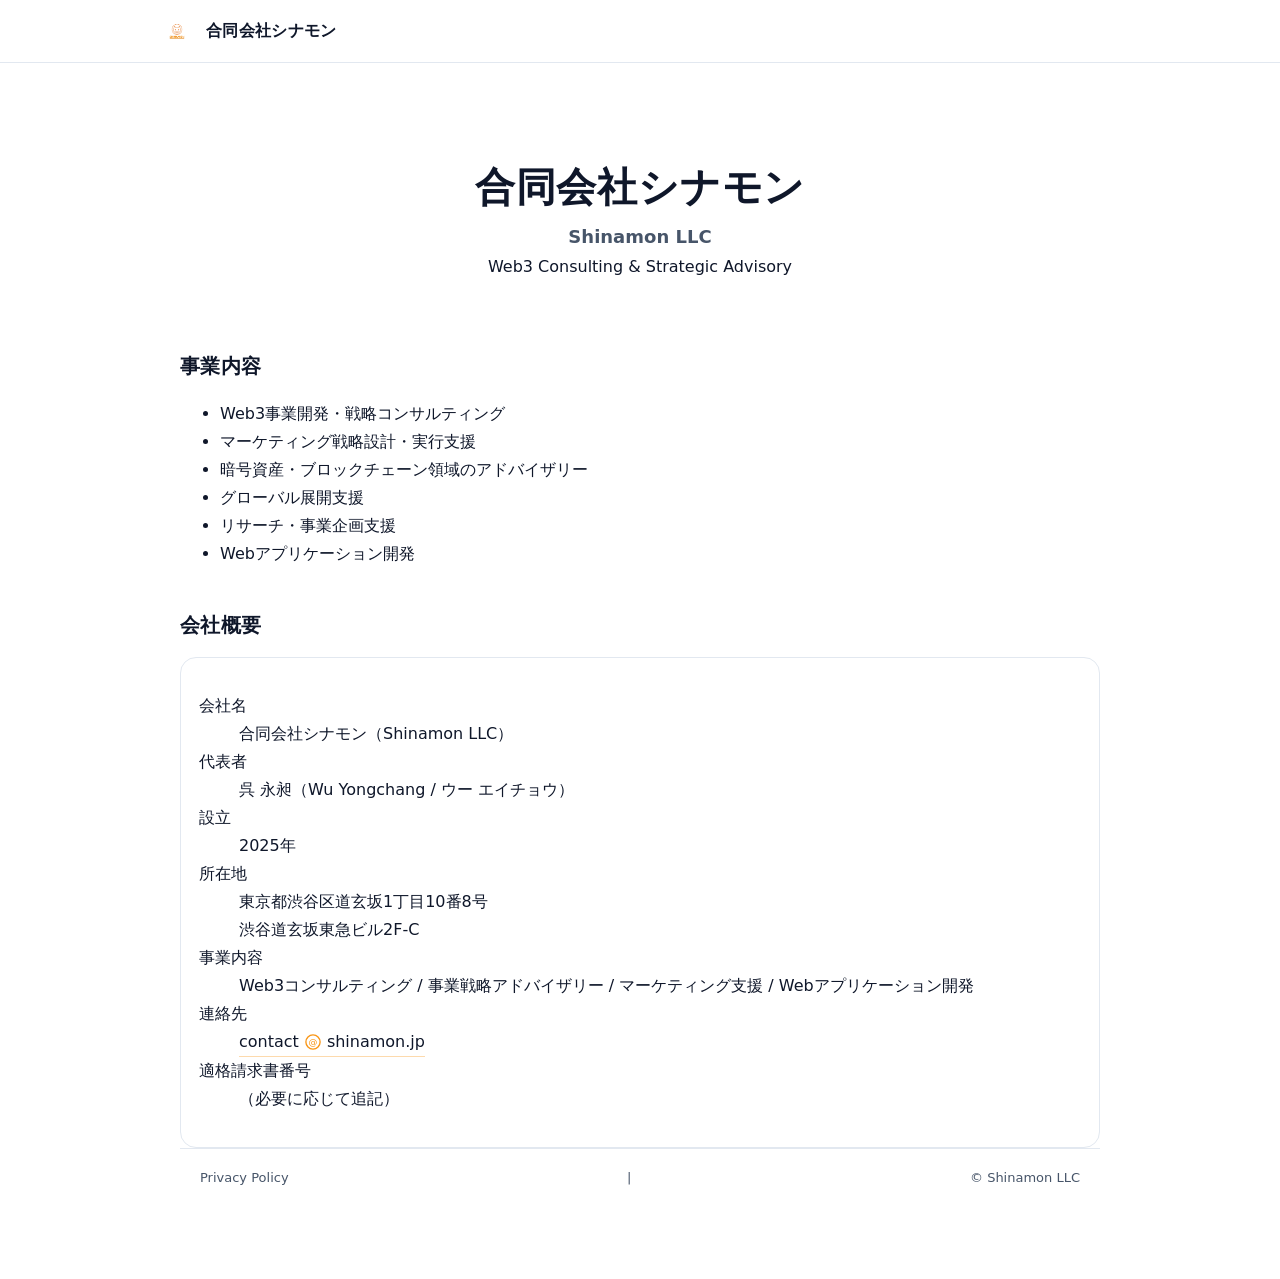
==== index.html @ 4d08c5f5 "Add files via upload" ====
<!doctype html>
<html lang="ja">
<head>
  <meta charset="utf-8" />
  <meta name="viewport" content="width=device-width, initial-scale=1" />
  <title>合同会社シナモン（Shinamon LLC）</title>
  <meta name="description" content="合同会社シナモン（Shinamon LLC）の会社概要。Web3 Consulting & Strategic Advisory。" />
  <link rel="icon" href="assets/logo.png" />
  <link rel="stylesheet" href="styles.css" />
  <meta name="theme-color" content="#F99514" />

  <!-- SEO / Social -->
  <meta name="description" content="Web3 Consulting &amp; Strategic Advisory" />
  <meta property="og:type" content="website" />
  <meta property="og:title" content="合同会社シナモン | Shinamon LLC" />
  <meta property="og:description" content="Web3 Consulting &amp; Strategic Advisory" />
  <meta property="og:image" content="/ogp.png" />
  <meta name="twitter:card" content="summary_large_image" />
  <meta name="twitter:title" content="合同会社シナモン | Shinamon LLC" />
  <meta name="twitter:description" content="Web3 Consulting &amp; Strategic Advisory" />
  <meta name="twitter:image" content="/ogp.png" />

  <!-- Favicons -->
  <link rel="apple-touch-icon" sizes="180x180" href="/apple-touch-icon.png" />
  <link rel="icon" type="image/png" sizes="32x32" href="/favicon-32x32.png" />
  <link rel="icon" type="image/png" sizes="16x16" href="/favicon-16x16.png" />
  <link rel="manifest" href="/site.webmanifest" />
  <link rel="icon" href="/favicon.ico" />
  <meta name="theme-color" content="#F99514" />

</head>
<body>
  <header class="header">
    <div class="container header-inner">
      <a class="brand" href="./">
        <img src="assets/logo.png" alt="Shinamon" width="34" height="34" loading="eager" />
        <span class="name">合同会社シナモン</span>
      </a>
    </div>
  </header>

  <main class="main">
    <div class="container">
      <section class="hero" aria-label="Hero">
        <h1>合同会社シナモン</h1>
        <div class="subjp">Shinamon LLC</div>
        <div class="rule" aria-hidden="true"></div>
        <div class="tagline">Web3 Consulting &amp; Strategic Advisory</div>
      </section>

      <section class="section" aria-label="Services">
        <h2>事業内容</h2>
        <ul class="bullets">
          <li>Web3事業開発・戦略コンサルティング</li>
          <li>マーケティング戦略設計・実行支援</li>
          <li>暗号資産・ブロックチェーン領域のアドバイザリー</li>
          <li>グローバル展開支援</li>
          <li>リサーチ・事業企画支援</li>
          <li>Webアプリケーション開発</li>
        </ul>
      </section>

      <section class="section" aria-label="Company">
        <h2>会社概要</h2>
        <div class="card">
          <dl class="kv">
            <dt>会社名</dt>
            <dd>合同会社シナモン（Shinamon LLC）</dd>

            <dt>代表者</dt>
            <dd>呉 永昶（Wu Yongchang / ウー エイチョウ）</dd>

            <dt>設立</dt>
            <dd>2025年</dd>

            <dt>所在地</dt>
            <dd>
              東京都渋谷区道玄坂1丁目10番8号<br />
              渋谷道玄坂東急ビル2F-C
            </dd>

            <dt>事業内容</dt>
            <dd>Web3コンサルティング / 事業戦略アドバイザリー / マーケティング支援 / Webアプリケーション開発</dd>

            <dt>連絡先</dt>
            <dd><span data-email>contact<!-- anti-scrape -->@<!-- anti-scrape -->shinamon.jp</span></dd>

            <dt>適格請求書番号</dt>
            <dd class="muted">（必要に応じて追記）</dd>
          </dl>
        </div>
      </section>

      <footer class="footer">
        <div class="container footer-inner">
          <a class="footer-link" href="privacy.html">Privacy Policy</a>
          <span class="sep" aria-hidden="true">|</span>
          <span>© Shinamon LLC</span>
        </div>
      </footer>
    </div>
  </main>

  <script src="main.js" defer></script>
</body>
</html>
---- styles.css ----
:root{
  --primary:#F99514;
  --primary-hover:#E8840B;
  --text:#0F172A;
  --muted:#475569;
  --border:#E2E8F0;
  --bg:#FFFFFF;
  --section:#F8FAFC;
  --radius:16px;
  --container:960px;
}
*{box-sizing:border-box}
html,body{height:100%}
body{
  margin:0;
  color:var(--text);
  background:var(--bg);
  font-family:system-ui,-apple-system,"Noto Sans JP","Hiragino Kaku Gothic ProN","Yu Gothic",sans-serif;
  line-height:1.75;
}
a{color:inherit}
a:hover{color:var(--primary-hover)}
.container{max-width:var(--container); margin:0 auto; padding:0 20px}
.header{
  position:sticky; top:0; z-index:10;
  background:rgba(255,255,255,0.92);
  backdrop-filter:saturate(180%) blur(10px);
  border-bottom:1px solid var(--border);
}
.header-inner{display:flex; align-items:center; gap:12px; padding:14px 0}
.brand{display:flex; align-items:center; gap:12px; text-decoration:none}
.brand img{width:34px; height:34px; object-fit:contain}
.brand .name{font-weight:700; letter-spacing:0.02em}
.main{padding:56px 0 72px}
.hero{
  text-align:center;
  padding:44px 0 28px;
}
.hero h1{margin:0; font-size:40px; line-height:1.2; letter-spacing:0.02em}
.hero .subjp{margin-top:10px; font-size:18px; color:var(--muted); font-weight:600}
.hero .tag{margin-top:12px; font-size:18px; color:var(--muted)}
.divider{height:1px; background:var(--border); margin:28px auto 0; max-width:640px}
.section{margin-top:40px}
.section h2{font-size:20px; margin:0 0 14px; letter-spacing:0.02em}
.card{
  border:1px solid var(--border);
  border-radius:var(--radius);
  background:#fff;
  padding:18px 18px;
}
.list{margin:0; padding-left:1.1em}
.list li{margin:8px 0}
.list li::marker{color:var(--primary)}
.company{
  overflow:hidden;
}
.dl{
  display:grid;
  grid-template-columns: 160px 1fr;
  border-top:1px solid var(--border);
}
.dl .row{display:contents}
.dl dt, .dl dd{
  padding:12px 14px;
  border-bottom:1px solid var(--border);
}
.dl dt{
  background:var(--section);
  color:var(--muted);
  font-weight:700;
  font-size:13px;
}
.dl dd{margin:0}
.mail{
  display:inline-flex;
  align-items:center;
  gap:6px;
  text-decoration:none;
  border-bottom:1px solid rgba(249,149,20,0.35);
}
.mail:hover{border-bottom-color:var(--primary)}
.at-icon{
  width:16px; height:16px;
  display:inline-block;
  background:var(--primary);
  -webkit-mask: url('assets/at.svg') center/contain no-repeat;
  mask: url('assets/at.svg') center/contain no-repeat;
}
.footer{
  border-top:1px solid var(--border);
  padding:18px 0;
  color:var(--muted);
  font-size:13px;
}
.footer-inner{display:flex; align-items:center; justify-content:space-between; gap:16px; flex-wrap:wrap}
.footer a{color:var(--muted); text-decoration:none}
.footer a:hover{color:var(--primary)}
.small{font-size:13px; color:var(--muted)}
.page-title{font-size:28px; margin:0 0 14px; line-height:1.3}
@media (max-width: 720px){
  .main{padding:44px 0 60px}
  .hero h1{font-size:32px}
  .dl{grid-template-columns: 1fr}
  .dl dt{border-bottom:none}
  .dl dd{border-top:1px solid var(--border)}
}
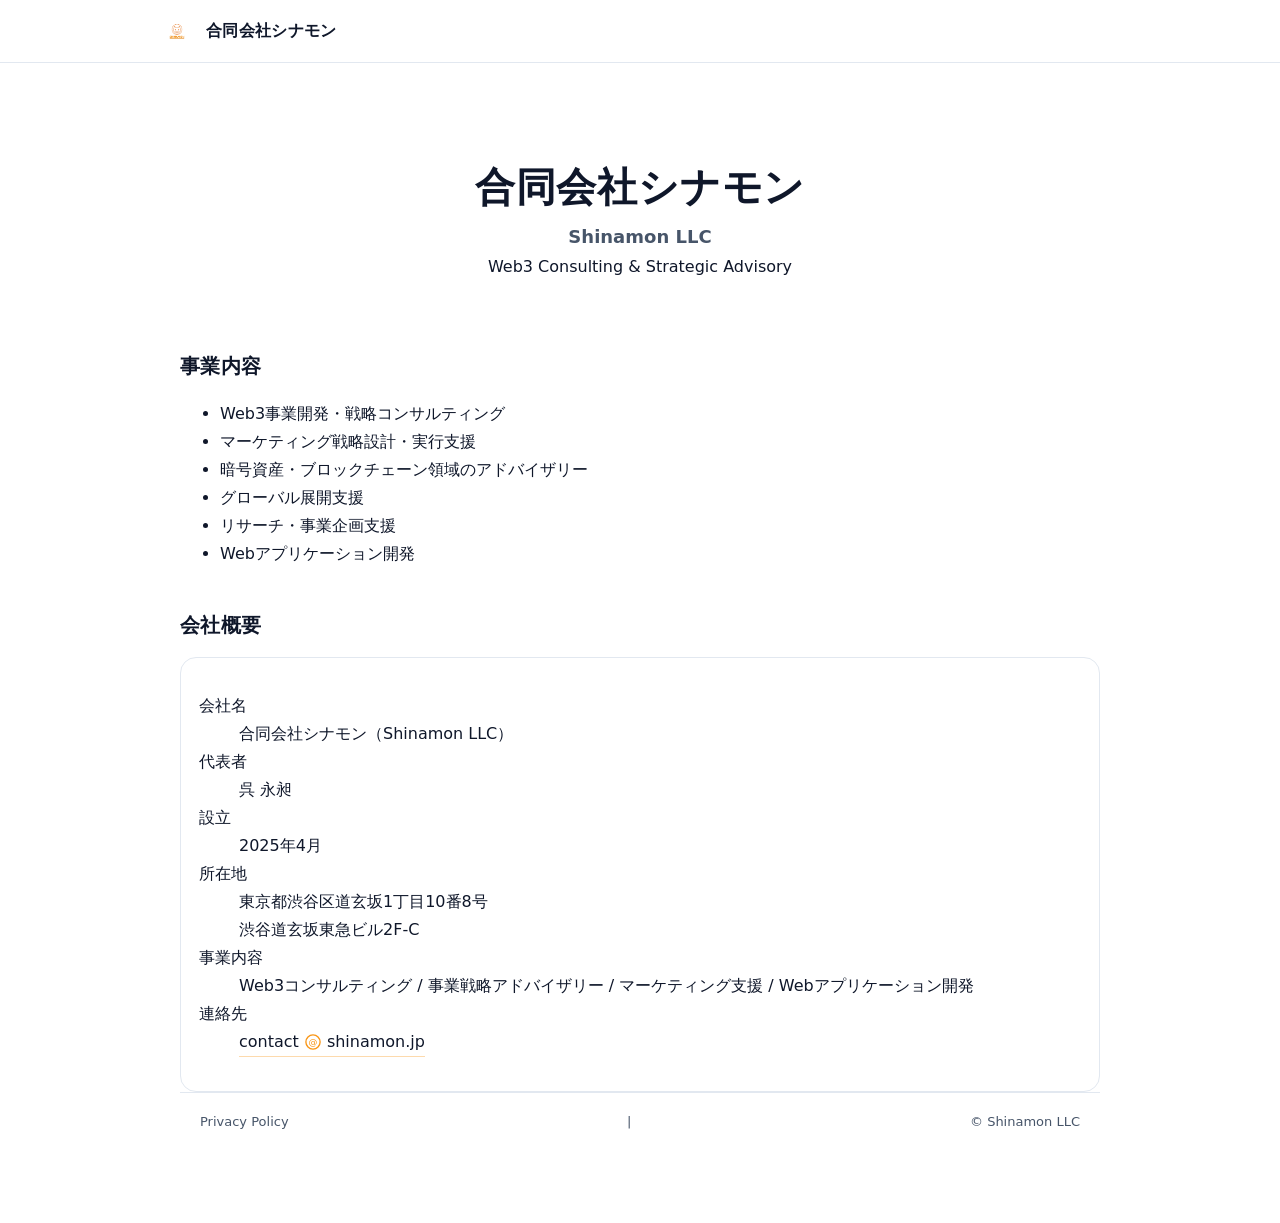
==== commit f6fad7c5: "Update index.html" ====
--- a/index.html
+++ b/index.html
@@ -68,10 +68,10 @@
             <dd>合同会社シナモン（Shinamon LLC）</dd>
 
             <dt>代表者</dt>
-            <dd>呉 永昶（Wu Yongchang / ウー エイチョウ）</dd>
+            <dd>呉 永昶</dd>
 
             <dt>設立</dt>
-            <dd>2025年</dd>
+            <dd>2025年4月</dd>
 
             <dt>所在地</dt>
             <dd>
@@ -85,8 +85,6 @@
             <dt>連絡先</dt>
             <dd><span data-email>contact<!-- anti-scrape -->@<!-- anti-scrape -->shinamon.jp</span></dd>
 
-            <dt>適格請求書番号</dt>
-            <dd class="muted">（必要に応じて追記）</dd>
           </dl>
         </div>
       </section>
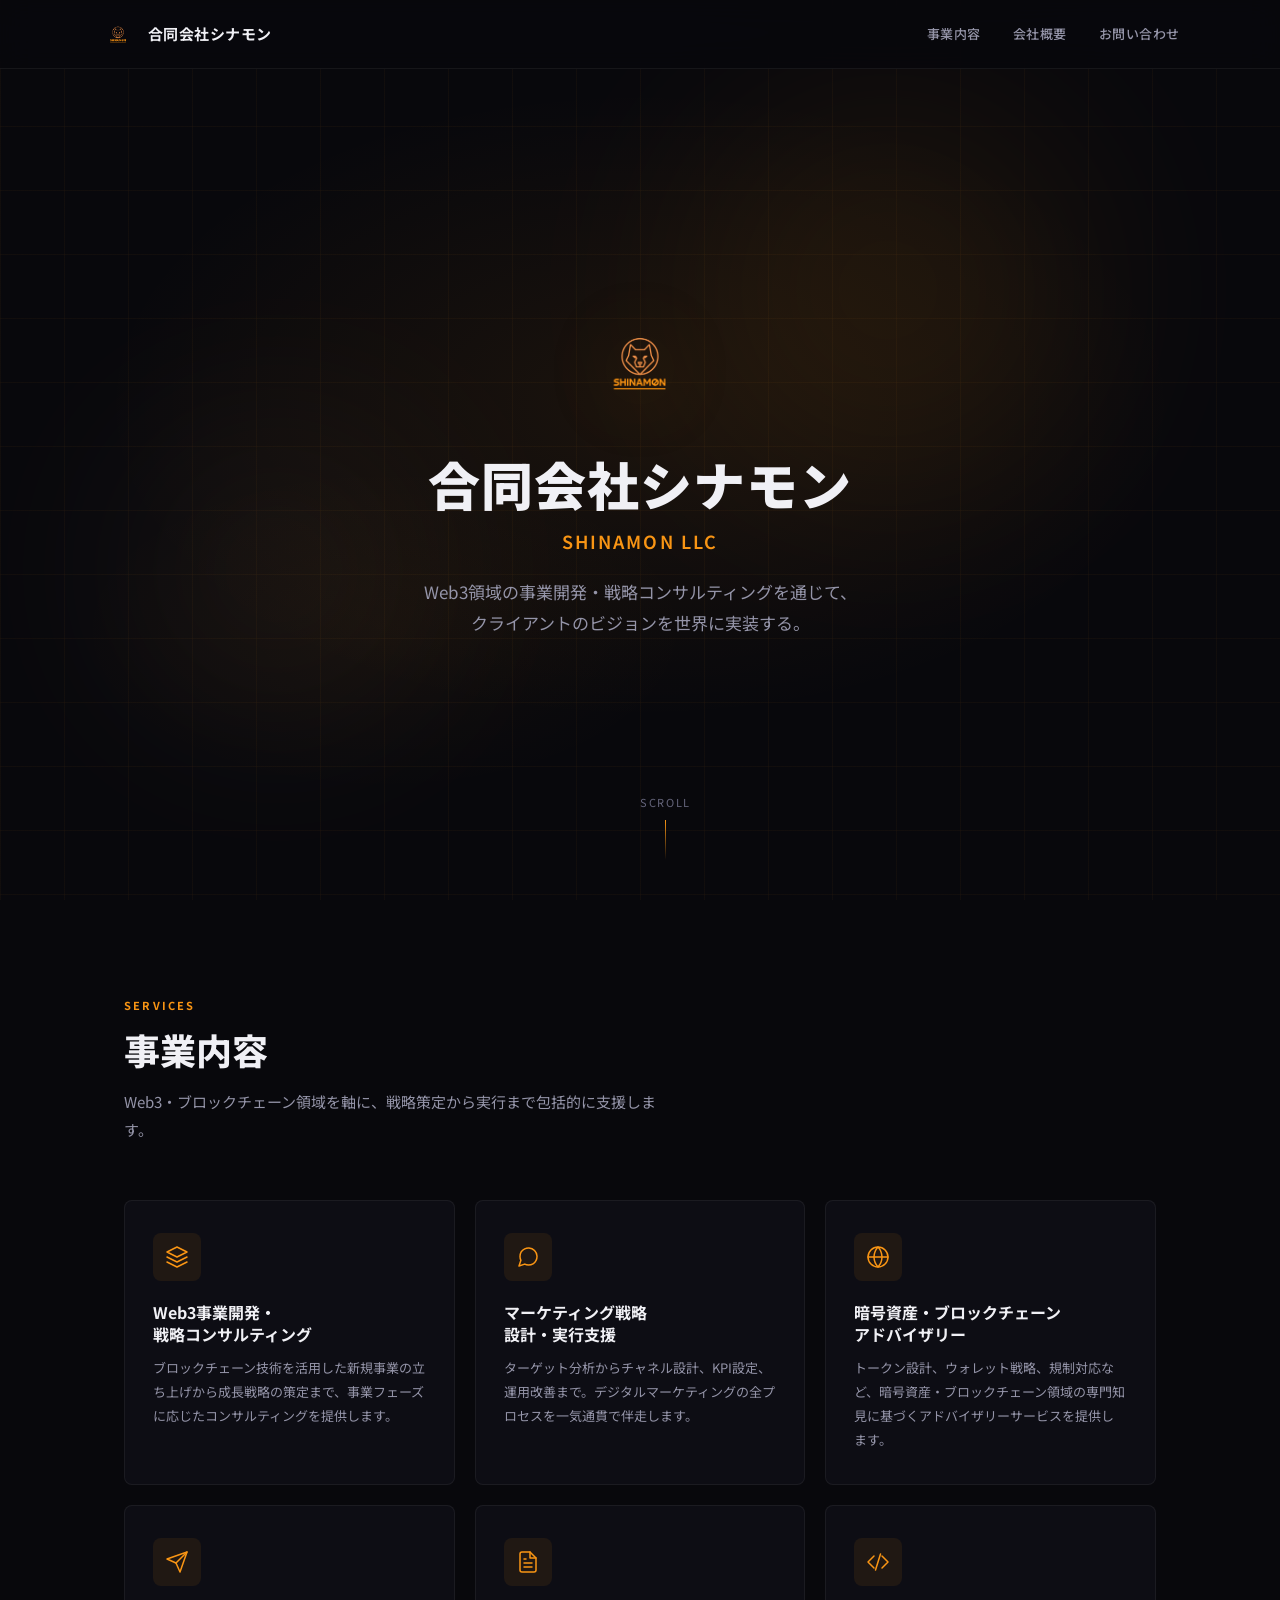
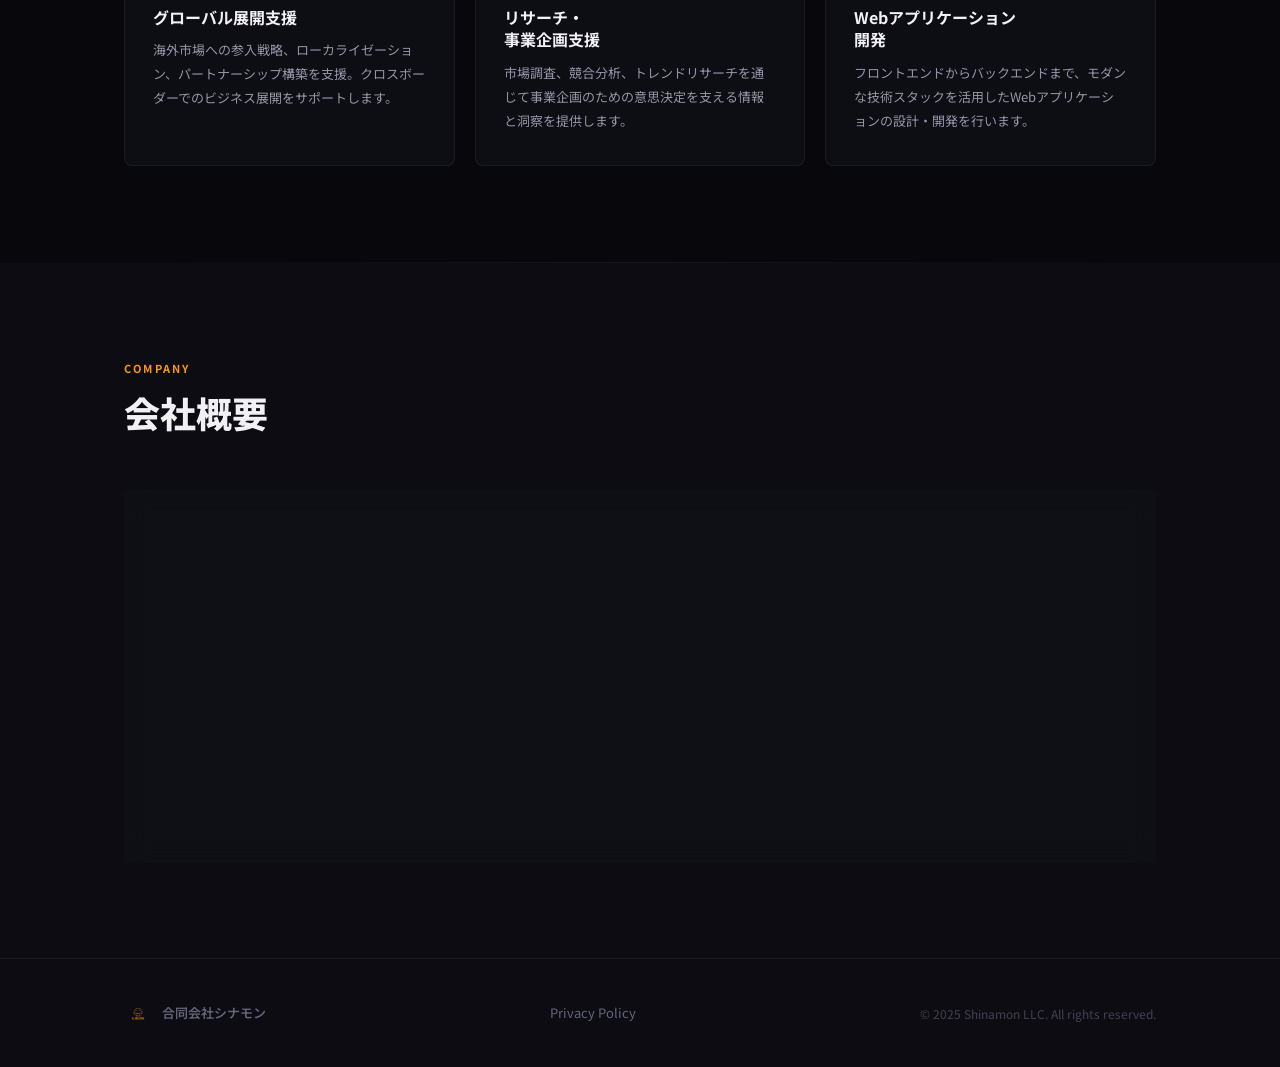
==== commit 1cdedd82: "feat: redesign shinamon.jp with dark theme and rich visuals - Full dark theme with cinnamon orange (" ====
--- a/index.html
+++ b/index.html
@@ -4,13 +4,10 @@
   <meta charset="utf-8" />
   <meta name="viewport" content="width=device-width, initial-scale=1" />
   <title>合同会社シナモン（Shinamon LLC）</title>
-  <meta name="description" content="合同会社シナモン（Shinamon LLC）の会社概要。Web3 Consulting & Strategic Advisory。" />
-  <link rel="icon" href="assets/logo.png" />
-  <link rel="stylesheet" href="styles.css" />
+  <meta name="description" content="合同会社シナモン（Shinamon LLC）— Web3コンサルティング & 戦略アドバイザリー。暗号資産・ブロックチェーン領域の事業開発からマーケティング、グローバル展開まで一気通貫で支援します。" />
   <meta name="theme-color" content="#F99514" />
 
   <!-- SEO / Social -->
-  <meta name="description" content="Web3 Consulting &amp; Strategic Advisory" />
   <meta property="og:type" content="website" />
   <meta property="og:title" content="合同会社シナモン | Shinamon LLC" />
   <meta property="og:description" content="Web3 Consulting &amp; Strategic Advisory" />
@@ -26,78 +23,191 @@
   <link rel="icon" type="image/png" sizes="16x16" href="/favicon-16x16.png" />
   <link rel="manifest" href="/site.webmanifest" />
   <link rel="icon" href="/favicon.ico" />
-  <meta name="theme-color" content="#F99514" />
-
+
+  <!-- Google Fonts: Noto Sans JP -->
+  <link rel="preconnect" href="https://fonts.googleapis.com" />
+  <link rel="preconnect" href="https://fonts.gstatic.com" crossorigin />
+  <link href="https://fonts.googleapis.com/css2?family=Noto+Sans+JP:wght@400;500;600;700;800;900&display=swap" rel="stylesheet" />
+
+  <link rel="stylesheet" href="styles.css" />
 </head>
 <body>
-  <header class="header">
+
+  <!-- ===== HEADER ===== -->
+  <header class="header" id="header">
     <div class="container header-inner">
       <a class="brand" href="./">
-        <img src="assets/logo.png" alt="Shinamon" width="34" height="34" loading="eager" />
+        <img src="assets/logo.png" alt="Shinamon" width="36" height="36" loading="eager" />
         <span class="name">合同会社シナモン</span>
       </a>
+      <nav class="header-nav" aria-label="Main">
+        <a href="#services">事業内容</a>
+        <a href="#company">会社概要</a>
+        <a href="#contact">お問い合わせ</a>
+      </nav>
     </div>
   </header>
 
-  <main class="main">
-    <div class="container">
-      <section class="hero" aria-label="Hero">
+
+  <main>
+
+    <!-- ===== HERO ===== -->
+    <section class="hero" id="hero" aria-label="Hero">
+      <div class="hero-bg" aria-hidden="true">
+        <div class="hero-glow hero-glow--1"></div>
+        <div class="hero-glow hero-glow--2"></div>
+      </div>
+
+      <div class="hero-content">
+        <img class="hero-logo" src="assets/logo.png" alt="Shinamon" width="120" height="120" />
         <h1>合同会社シナモン</h1>
-        <div class="subjp">Shinamon LLC</div>
-        <div class="rule" aria-hidden="true"></div>
-        <div class="tagline">Web3 Consulting &amp; Strategic Advisory</div>
-      </section>
-
-      <section class="section" aria-label="Services">
-        <h2>事業内容</h2>
-        <ul class="bullets">
-          <li>Web3事業開発・戦略コンサルティング</li>
-          <li>マーケティング戦略設計・実行支援</li>
-          <li>暗号資産・ブロックチェーン領域のアドバイザリー</li>
-          <li>グローバル展開支援</li>
-          <li>リサーチ・事業企画支援</li>
-          <li>Webアプリケーション開発</li>
-        </ul>
-      </section>
-
-      <section class="section" aria-label="Company">
-        <h2>会社概要</h2>
-        <div class="card">
+        <div class="hero-subtitle">Shinamon LLC</div>
+        <p class="hero-tagline">
+          Web3領域の事業開発・戦略コンサルティングを通じて、<br />
+          クライアントのビジョンを世界に実装する。
+        </p>
+      </div>
+
+      <div class="hero-scroll" aria-hidden="true">
+        <span>Scroll</span>
+        <div class="hero-scroll-line"></div>
+      </div>
+    </section>
+
+
+    <!-- ===== SERVICES ===== -->
+    <section class="section" id="services" aria-label="Services">
+      <div class="container">
+        <div class="section-header fade-up">
+          <div class="section-label">Services</div>
+          <h2 class="section-title">事業内容</h2>
+          <p class="section-desc">
+            Web3・ブロックチェーン領域を軸に、戦略策定から実行まで包括的に支援します。
+          </p>
+        </div>
+
+        <div class="services-grid stagger">
+
+          <!-- Card 1 -->
+          <div class="service-card fade-up">
+            <div class="service-icon">
+              <svg viewBox="0 0 24 24"><path d="M12 2L2 7l10 5 10-5-10-5z"/><path d="M2 17l10 5 10-5"/><path d="M2 12l10 5 10-5"/></svg>
+            </div>
+            <h3>Web3事業開発・<br>戦略コンサルティング</h3>
+            <p>ブロックチェーン技術を活用した新規事業の立ち上げから成長戦略の策定まで、事業フェーズに応じたコンサルティングを提供します。</p>
+          </div>
+
+          <!-- Card 2 -->
+          <div class="service-card fade-up">
+            <div class="service-icon">
+              <svg viewBox="0 0 24 24"><path d="M21 11.5a8.38 8.38 0 01-.9 3.8 8.5 8.5 0 01-7.6 4.7 8.38 8.38 0 01-3.8-.9L3 21l1.9-5.7a8.38 8.38 0 01-.9-3.8 8.5 8.5 0 014.7-7.6 8.38 8.38 0 013.8-.9h.5a8.48 8.48 0 018 8v.5z"/></svg>
+            </div>
+            <h3>マーケティング戦略<br>設計・実行支援</h3>
+            <p>ターゲット分析からチャネル設計、KPI設定、運用改善まで。デジタルマーケティングの全プロセスを一気通貫で伴走します。</p>
+          </div>
+
+          <!-- Card 3 -->
+          <div class="service-card fade-up">
+            <div class="service-icon">
+              <svg viewBox="0 0 24 24"><circle cx="12" cy="12" r="10"/><path d="M2 12h20"/><path d="M12 2a15.3 15.3 0 014 10 15.3 15.3 0 01-4 10 15.3 15.3 0 01-4-10 15.3 15.3 0 014-10z"/></svg>
+            </div>
+            <h3>暗号資産・ブロックチェーン<br>アドバイザリー</h3>
+            <p>トークン設計、ウォレット戦略、規制対応など、暗号資産・ブロックチェーン領域の専門知見に基づくアドバイザリーサービスを提供します。</p>
+          </div>
+
+          <!-- Card 4 -->
+          <div class="service-card fade-up">
+            <div class="service-icon">
+              <svg viewBox="0 0 24 24"><path d="M22 2L11 13"/><path d="M22 2L15 22l-4-9-9-4 20-7z"/></svg>
+            </div>
+            <h3>グローバル展開支援</h3>
+            <p>海外市場への参入戦略、ローカライゼーション、パートナーシップ構築を支援。クロスボーダーでのビジネス展開をサポートします。</p>
+          </div>
+
+          <!-- Card 5 -->
+          <div class="service-card fade-up">
+            <div class="service-icon">
+              <svg viewBox="0 0 24 24"><path d="M14 2H6a2 2 0 00-2 2v16a2 2 0 002 2h12a2 2 0 002-2V8z"/><path d="M14 2v6h6"/><path d="M16 13H8"/><path d="M16 17H8"/><path d="M10 9H8"/></svg>
+            </div>
+            <h3>リサーチ・<br>事業企画支援</h3>
+            <p>市場調査、競合分析、トレンドリサーチを通じて事業企画のための意思決定を支える情報と洞察を提供します。</p>
+          </div>
+
+          <!-- Card 6 -->
+          <div class="service-card fade-up">
+            <div class="service-icon">
+              <svg viewBox="0 0 24 24"><path d="M16 18l6-6-6-6"/><path d="M8 6l-6 6 6 6"/><path d="M14.5 4l-5 16"/></svg>
+            </div>
+            <h3>Webアプリケーション<br>開発</h3>
+            <p>フロントエンドからバックエンドまで、モダンな技術スタックを活用したWebアプリケーションの設計・開発を行います。</p>
+          </div>
+
+        </div>
+      </div>
+    </section>
+
+
+    <div class="container"><div class="section-divider"></div></div>
+
+
+    <!-- ===== COMPANY ===== -->
+    <section class="section company-section" id="company" aria-label="Company">
+      <div class="container">
+        <div class="section-header fade-up">
+          <div class="section-label">Company</div>
+          <h2 class="section-title">会社概要</h2>
+        </div>
+
+        <div class="company-card fade-up">
           <dl class="kv">
-            <dt>会社名</dt>
-            <dd>合同会社シナモン（Shinamon LLC）</dd>
-
-            <dt>代表者</dt>
-            <dd>呉 永昶</dd>
-
-            <dt>設立</dt>
-            <dd>2025年4月</dd>
-
-            <dt>所在地</dt>
-            <dd>
-              東京都渋谷区道玄坂1丁目10番8号<br />
-              渋谷道玄坂東急ビル2F-C
-            </dd>
-
-            <dt>事業内容</dt>
-            <dd>Web3コンサルティング / 事業戦略アドバイザリー / マーケティング支援 / Webアプリケーション開発</dd>
-
-            <dt>連絡先</dt>
-            <dd><span data-email>contact<!-- anti-scrape -->@<!-- anti-scrape -->shinamon.jp</span></dd>
-
+            <div class="kv-row">
+              <dt>会社名</dt>
+              <dd>合同会社シナモン（Shinamon LLC）</dd>
+            </div>
+            <div class="kv-row">
+              <dt>代表者</dt>
+              <dd>呉 永昶</dd>
+            </div>
+            <div class="kv-row">
+              <dt>設立</dt>
+              <dd>2025年4月</dd>
+            </div>
+            <div class="kv-row">
+              <dt>所在地</dt>
+              <dd>
+                東京都渋谷区道玄坂1丁目10番8号<br />
+                渋谷道玄坂東急ビル2F-C
+              </dd>
+            </div>
+            <div class="kv-row">
+              <dt>事業内容</dt>
+              <dd>Web3コンサルティング / 事業戦略アドバイザリー / マーケティング支援 / Webアプリケーション開発</dd>
+            </div>
+            <div class="kv-row" id="contact">
+              <dt>連絡先</dt>
+              <dd><span data-email>contact<!-- anti-scrape -->@<!-- anti-scrape -->shinamon.jp</span></dd>
+            </div>
           </dl>
         </div>
-      </section>
-
-      <footer class="footer">
-        <div class="container footer-inner">
-          <a class="footer-link" href="privacy.html">Privacy Policy</a>
-          <span class="sep" aria-hidden="true">|</span>
-          <span>© Shinamon LLC</span>
-        </div>
-      </footer>
+      </div>
+    </section>
+
+  </main>
+
+
+  <!-- ===== FOOTER ===== -->
+  <footer class="footer">
+    <div class="container footer-inner">
+      <div class="footer-brand">
+        <img src="assets/logo.png" alt="Shinamon" width="28" height="28" />
+        <span>合同会社シナモン</span>
+      </div>
+      <div class="footer-links">
+        <a href="privacy.html">Privacy Policy</a>
+      </div>
+      <div class="footer-copy">© 2025 Shinamon LLC. All rights reserved.</div>
     </div>
-  </main>
+  </footer>
 
   <script src="main.js" defer></script>
 </body>
--- a/styles.css
+++ b/styles.css
@@ -1,106 +1,719 @@
-:root{
-  --primary:#F99514;
-  --primary-hover:#E8840B;
-  --text:#0F172A;
-  --muted:#475569;
-  --border:#E2E8F0;
-  --bg:#FFFFFF;
-  --section:#F8FAFC;
-  --radius:16px;
-  --container:960px;
-}
-*{box-sizing:border-box}
-html,body{height:100%}
-body{
-  margin:0;
-  color:var(--text);
-  background:var(--bg);
-  font-family:system-ui,-apple-system,"Noto Sans JP","Hiragino Kaku Gothic ProN","Yu Gothic",sans-serif;
-  line-height:1.75;
-}
-a{color:inherit}
-a:hover{color:var(--primary-hover)}
-.container{max-width:var(--container); margin:0 auto; padding:0 20px}
-.header{
-  position:sticky; top:0; z-index:10;
-  background:rgba(255,255,255,0.92);
-  backdrop-filter:saturate(180%) blur(10px);
-  border-bottom:1px solid var(--border);
-}
-.header-inner{display:flex; align-items:center; gap:12px; padding:14px 0}
-.brand{display:flex; align-items:center; gap:12px; text-decoration:none}
-.brand img{width:34px; height:34px; object-fit:contain}
-.brand .name{font-weight:700; letter-spacing:0.02em}
-.main{padding:56px 0 72px}
-.hero{
-  text-align:center;
-  padding:44px 0 28px;
-}
-.hero h1{margin:0; font-size:40px; line-height:1.2; letter-spacing:0.02em}
-.hero .subjp{margin-top:10px; font-size:18px; color:var(--muted); font-weight:600}
-.hero .tag{margin-top:12px; font-size:18px; color:var(--muted)}
-.divider{height:1px; background:var(--border); margin:28px auto 0; max-width:640px}
-.section{margin-top:40px}
-.section h2{font-size:20px; margin:0 0 14px; letter-spacing:0.02em}
-.card{
-  border:1px solid var(--border);
-  border-radius:var(--radius);
-  background:#fff;
-  padding:18px 18px;
-}
-.list{margin:0; padding-left:1.1em}
-.list li{margin:8px 0}
-.list li::marker{color:var(--primary)}
-.company{
-  overflow:hidden;
-}
-.dl{
-  display:grid;
+/* ==========================================================
+   Shinamon LLC — Redesign v2
+   Dark theme + Cinnamon orange accent
+   ========================================================== */
+
+/* ---------- Google Fonts (loaded in HTML) ---------- */
+
+/* ---------- Design Tokens ---------- */
+:root {
+  /* Cinnamon palette */
+  --cinnamon-50:  #FFF7ED;
+  --cinnamon-100: #FFEDD5;
+  --cinnamon-200: #FED7AA;
+  --cinnamon-300: #FDBA74;
+  --cinnamon-400: #F99514;
+  --cinnamon-500: #E8840B;
+  --cinnamon-600: #C2680A;
+
+  /* Dark surface palette */
+  --surface-0:   #08080C;
+  --surface-50:  #0C0C12;
+  --surface-100: #12121A;
+  --surface-200: #1A1A24;
+  --surface-300: #24242F;
+  --surface-400: #2E2E3A;
+
+  /* Text */
+  --text-primary:   #F0F0F5;
+  --text-secondary: #9494A8;
+  --text-muted:     #64647A;
+
+  /* Functional */
+  --primary:   var(--cinnamon-400);
+  --primary-hover: var(--cinnamon-500);
+  --bg:        var(--surface-0);
+  --card-bg:   rgba(18, 18, 26, 0.65);
+  --card-border: rgba(255, 255, 255, 0.06);
+  --glow:      rgba(249, 149, 20, 0.12);
+
+  /* Layout */
+  --container: 1080px;
+  --radius:    8px;
+  --spacing:   8px;
+
+  /* Typography */
+  --font-body: "Noto Sans JP", "Hiragino Kaku Gothic ProN", "Yu Gothic", sans-serif;
+  --font-display: "Noto Sans JP", sans-serif;
+}
+
+/* ---------- Reset ---------- */
+*, *::before, *::after { box-sizing: border-box; margin: 0; padding: 0; }
+html { scroll-behavior: smooth; }
+html, body { height: 100%; }
+
+body {
+  color: var(--text-primary);
+  background: var(--bg);
+  font-family: var(--font-body);
+  font-size: 15px;
+  line-height: 1.75;
+  -webkit-font-smoothing: antialiased;
+  -moz-osx-font-smoothing: grayscale;
+}
+
+a { color: inherit; text-decoration: none; transition: color 0.2s; }
+a:hover { color: var(--primary); }
+
+img { display: block; max-width: 100%; }
+ul, ol { list-style: none; }
+
+/* ---------- Utility ---------- */
+.container {
+  max-width: var(--container);
+  margin: 0 auto;
+  padding: 0 24px;
+}
+
+/* ---------- Scroll Animations ---------- */
+.fade-up {
+  opacity: 0;
+  transform: translateY(32px);
+  transition: opacity 0.7s cubic-bezier(0.22, 1, 0.36, 1),
+              transform 0.7s cubic-bezier(0.22, 1, 0.36, 1);
+}
+.fade-up.is-visible {
+  opacity: 1;
+  transform: translateY(0);
+}
+
+/* Stagger children */
+.stagger > .fade-up:nth-child(1) { transition-delay: 0ms; }
+.stagger > .fade-up:nth-child(2) { transition-delay: 80ms; }
+.stagger > .fade-up:nth-child(3) { transition-delay: 160ms; }
+.stagger > .fade-up:nth-child(4) { transition-delay: 240ms; }
+.stagger > .fade-up:nth-child(5) { transition-delay: 320ms; }
+.stagger > .fade-up:nth-child(6) { transition-delay: 400ms; }
+
+
+/* ==========================================================
+   HEADER
+   ========================================================== */
+.header {
+  position: fixed;
+  top: 0;
+  left: 0;
+  right: 0;
+  z-index: 100;
+  background: rgba(8, 8, 12, 0.85);
+  backdrop-filter: saturate(180%) blur(16px);
+  -webkit-backdrop-filter: saturate(180%) blur(16px);
+  border-bottom: 1px solid var(--card-border);
+  transition: background 0.3s;
+}
+
+.header-inner {
+  display: flex;
+  align-items: center;
+  justify-content: space-between;
+  padding: 16px 0;
+}
+
+.brand {
+  display: flex;
+  align-items: center;
+  gap: 12px;
+  text-decoration: none;
+}
+.brand img {
+  width: 36px;
+  height: 36px;
+  object-fit: contain;
+}
+.brand .name {
+  font-weight: 700;
+  font-size: 15px;
+  letter-spacing: 0.03em;
+  color: var(--text-primary);
+}
+
+.header-nav {
+  display: flex;
+  gap: 32px;
+}
+.header-nav a {
+  font-size: 13px;
+  font-weight: 500;
+  color: var(--text-secondary);
+  letter-spacing: 0.04em;
+  transition: color 0.2s;
+}
+.header-nav a:hover {
+  color: var(--primary);
+}
+
+
+/* ==========================================================
+   HERO
+   ========================================================== */
+.hero {
+  position: relative;
+  min-height: 100vh;
+  display: flex;
+  align-items: center;
+  justify-content: center;
+  text-align: center;
+  overflow: hidden;
+  padding: 120px 24px 80px;
+}
+
+/* Animated grid background */
+.hero-bg {
+  position: absolute;
+  inset: 0;
+  z-index: 0;
+  overflow: hidden;
+}
+.hero-bg::before {
+  content: "";
+  position: absolute;
+  inset: -50%;
+  background-image:
+    linear-gradient(rgba(249, 149, 20, 0.04) 1px, transparent 1px),
+    linear-gradient(90deg, rgba(249, 149, 20, 0.04) 1px, transparent 1px);
+  background-size: 64px 64px;
+  animation: gridDrift 25s linear infinite;
+}
+.hero-bg::after {
+  content: "";
+  position: absolute;
+  inset: 0;
+  background:
+    radial-gradient(ellipse 60% 50% at 50% 45%, rgba(249, 149, 20, 0.08) 0%, transparent 70%),
+    radial-gradient(ellipse 40% 30% at 30% 70%, rgba(249, 149, 20, 0.04) 0%, transparent 60%);
+}
+
+@keyframes gridDrift {
+  0%   { transform: translate(0, 0) rotate(0deg); }
+  100% { transform: translate(64px, 64px) rotate(0deg); }
+}
+
+/* Soft glow orbs */
+.hero-glow {
+  position: absolute;
+  border-radius: 50%;
+  filter: blur(100px);
+  opacity: 0.3;
+  z-index: 0;
+  animation: floatOrb 12s ease-in-out infinite alternate;
+}
+.hero-glow--1 {
+  width: 400px;
+  height: 400px;
+  background: var(--cinnamon-400);
+  top: 10%;
+  right: 15%;
+  opacity: 0.08;
+  animation-duration: 15s;
+}
+.hero-glow--2 {
+  width: 300px;
+  height: 300px;
+  background: var(--cinnamon-300);
+  bottom: 20%;
+  left: 10%;
+  opacity: 0.06;
+  animation-duration: 18s;
+  animation-delay: -5s;
+}
+
+@keyframes floatOrb {
+  0%   { transform: translate(0, 0) scale(1); }
+  100% { transform: translate(30px, -20px) scale(1.1); }
+}
+
+.hero-content {
+  position: relative;
+  z-index: 1;
+}
+
+.hero-logo {
+  width: 120px;
+  height: 120px;
+  margin: 0 auto 32px;
+  object-fit: contain;
+  filter: drop-shadow(0 0 40px rgba(249, 149, 20, 0.25));
+  animation: heroLogoIn 1s cubic-bezier(0.22, 1, 0.36, 1) 0.2s both;
+}
+
+@keyframes heroLogoIn {
+  0%   { opacity: 0; transform: scale(0.8) translateY(20px); }
+  100% { opacity: 1; transform: scale(1) translateY(0); }
+}
+
+.hero h1 {
+  font-family: var(--font-display);
+  font-size: clamp(32px, 5vw, 52px);
+  font-weight: 900;
+  line-height: 1.15;
+  letter-spacing: 0.02em;
+  color: var(--text-primary);
+  animation: heroTextIn 0.8s cubic-bezier(0.22, 1, 0.36, 1) 0.4s both;
+}
+
+.hero-subtitle {
+  font-size: clamp(14px, 2vw, 18px);
+  font-weight: 600;
+  color: var(--primary);
+  margin-top: 12px;
+  letter-spacing: 0.12em;
+  text-transform: uppercase;
+  animation: heroTextIn 0.8s cubic-bezier(0.22, 1, 0.36, 1) 0.55s both;
+}
+
+.hero-tagline {
+  font-size: clamp(14px, 1.8vw, 17px);
+  color: var(--text-secondary);
+  margin-top: 20px;
+  max-width: 520px;
+  margin-left: auto;
+  margin-right: auto;
+  line-height: 1.8;
+  animation: heroTextIn 0.8s cubic-bezier(0.22, 1, 0.36, 1) 0.7s both;
+}
+
+@keyframes heroTextIn {
+  0%   { opacity: 0; transform: translateY(24px); }
+  100% { opacity: 1; transform: translateY(0); }
+}
+
+/* Scroll indicator */
+.hero-scroll {
+  position: absolute;
+  bottom: 40px;
+  left: 50%;
+  transform: translateX(-50%);
+  z-index: 1;
+  display: flex;
+  flex-direction: column;
+  align-items: center;
+  gap: 8px;
+  animation: heroTextIn 0.8s cubic-bezier(0.22, 1, 0.36, 1) 1s both;
+}
+.hero-scroll span {
+  font-size: 11px;
+  letter-spacing: 0.15em;
+  color: var(--text-muted);
+  text-transform: uppercase;
+}
+.hero-scroll-line {
+  width: 1px;
+  height: 40px;
+  background: linear-gradient(to bottom, var(--primary), transparent);
+  animation: scrollPulse 2s ease-in-out infinite;
+}
+@keyframes scrollPulse {
+  0%, 100% { opacity: 0.3; transform: scaleY(0.6); }
+  50%      { opacity: 1; transform: scaleY(1); }
+}
+
+/* ==========================================================
+   SECTION SHARED
+   ========================================================== */
+.section {
+  padding: 96px 0;
+  position: relative;
+}
+
+.section-label {
+  font-size: 11px;
+  font-weight: 700;
+  letter-spacing: 0.2em;
+  text-transform: uppercase;
+  color: var(--primary);
+  margin-bottom: 12px;
+}
+
+.section-title {
+  font-family: var(--font-display);
+  font-size: clamp(24px, 3.5vw, 36px);
+  font-weight: 800;
+  line-height: 1.25;
+  color: var(--text-primary);
+  margin-bottom: 16px;
+}
+
+.section-desc {
+  font-size: 15px;
+  color: var(--text-secondary);
+  max-width: 560px;
+  line-height: 1.85;
+}
+
+.section-header {
+  margin-bottom: 56px;
+}
+
+/* Subtle divider */
+.section-divider {
+  width: 100%;
+  height: 1px;
+  background: linear-gradient(90deg, transparent, var(--card-border), transparent);
+}
+
+
+/* ==========================================================
+   SERVICES — Card Grid
+   ========================================================== */
+.services-grid {
+  display: grid;
+  grid-template-columns: repeat(3, 1fr);
+  gap: 20px;
+}
+
+.service-card {
+  background: var(--card-bg);
+  border: 1px solid var(--card-border);
+  border-radius: var(--radius);
+  padding: 32px 28px;
+  position: relative;
+  overflow: hidden;
+  transition: transform 0.35s cubic-bezier(0.22, 1, 0.36, 1),
+              border-color 0.35s,
+              box-shadow 0.35s;
+}
+
+.service-card::before {
+  content: "";
+  position: absolute;
+  top: 0;
+  left: 0;
+  right: 0;
+  height: 2px;
+  background: linear-gradient(90deg, transparent, var(--primary), transparent);
+  opacity: 0;
+  transition: opacity 0.35s;
+}
+
+.service-card:hover {
+  transform: translateY(-4px);
+  border-color: rgba(249, 149, 20, 0.15);
+  box-shadow: 0 12px 40px rgba(249, 149, 20, 0.06);
+}
+.service-card:hover::before {
+  opacity: 1;
+}
+
+.service-icon {
+  width: 48px;
+  height: 48px;
+  display: flex;
+  align-items: center;
+  justify-content: center;
+  margin-bottom: 20px;
+  border-radius: var(--radius);
+  background: rgba(249, 149, 20, 0.08);
+  color: var(--primary);
+}
+.service-icon svg {
+  width: 24px;
+  height: 24px;
+  stroke: currentColor;
+  fill: none;
+  stroke-width: 1.5;
+  stroke-linecap: round;
+  stroke-linejoin: round;
+}
+
+.service-card h3 {
+  font-size: 16px;
+  font-weight: 700;
+  color: var(--text-primary);
+  margin-bottom: 10px;
+  line-height: 1.4;
+}
+
+.service-card p {
+  font-size: 13px;
+  color: var(--text-secondary);
+  line-height: 1.85;
+}
+
+
+/* ==========================================================
+   COMPANY INFO
+   ========================================================== */
+.company-section {
+  background: var(--surface-50);
+}
+
+.company-card {
+  background: var(--card-bg);
+  border: 1px solid var(--card-border);
+  border-radius: var(--radius);
+  overflow: hidden;
+  backdrop-filter: blur(12px);
+  -webkit-backdrop-filter: blur(12px);
+}
+
+.kv {
+  display: grid;
   grid-template-columns: 160px 1fr;
-  border-top:1px solid var(--border);
-}
-.dl .row{display:contents}
-.dl dt, .dl dd{
-  padding:12px 14px;
-  border-bottom:1px solid var(--border);
-}
-.dl dt{
-  background:var(--section);
-  color:var(--muted);
-  font-weight:700;
-  font-size:13px;
-}
-.dl dd{margin:0}
-.mail{
-  display:inline-flex;
-  align-items:center;
-  gap:6px;
-  text-decoration:none;
-  border-bottom:1px solid rgba(249,149,20,0.35);
-}
-.mail:hover{border-bottom-color:var(--primary)}
-.at-icon{
-  width:16px; height:16px;
-  display:inline-block;
-  background:var(--primary);
+}
+
+.kv-row {
+  display: contents;
+}
+
+.kv dt,
+.kv dd {
+  padding: 16px 24px;
+  border-bottom: 1px solid var(--card-border);
+  font-size: 14px;
+}
+
+.kv-row:last-child dt,
+.kv-row:last-child dd {
+  border-bottom: none;
+}
+
+.kv dt {
+  background: rgba(249, 149, 20, 0.03);
+  color: var(--text-muted);
+  font-weight: 700;
+  font-size: 13px;
+  letter-spacing: 0.02em;
+}
+
+.kv dd {
+  color: var(--text-primary);
+  line-height: 1.75;
+}
+
+
+/* ==========================================================
+   EMAIL LINK
+   ========================================================== */
+.mail {
+  display: inline-flex;
+  align-items: center;
+  gap: 4px;
+  text-decoration: none;
+  color: var(--primary);
+  border-bottom: 1px solid rgba(249, 149, 20, 0.25);
+  transition: border-color 0.2s;
+}
+.mail:hover {
+  border-bottom-color: var(--primary);
+  color: var(--cinnamon-300);
+}
+
+.at-icon {
+  width: 14px;
+  height: 14px;
+  display: inline-block;
+  background: var(--primary);
   -webkit-mask: url('assets/at.svg') center/contain no-repeat;
   mask: url('assets/at.svg') center/contain no-repeat;
 }
-.footer{
-  border-top:1px solid var(--border);
-  padding:18px 0;
-  color:var(--muted);
-  font-size:13px;
-}
-.footer-inner{display:flex; align-items:center; justify-content:space-between; gap:16px; flex-wrap:wrap}
-.footer a{color:var(--muted); text-decoration:none}
-.footer a:hover{color:var(--primary)}
-.small{font-size:13px; color:var(--muted)}
-.page-title{font-size:28px; margin:0 0 14px; line-height:1.3}
-@media (max-width: 720px){
-  .main{padding:44px 0 60px}
-  .hero h1{font-size:32px}
-  .dl{grid-template-columns: 1fr}
-  .dl dt{border-bottom:none}
-  .dl dd{border-top:1px solid var(--border)}
-}
+
+
+/* ==========================================================
+   FOOTER
+   ========================================================== */
+.footer {
+  border-top: 1px solid var(--card-border);
+  padding: 40px 0;
+  background: var(--surface-50);
+}
+
+.footer-inner {
+  display: flex;
+  align-items: center;
+  justify-content: space-between;
+  flex-wrap: wrap;
+  gap: 16px;
+}
+
+.footer-brand {
+  display: flex;
+  align-items: center;
+  gap: 10px;
+}
+.footer-brand img {
+  width: 28px;
+  height: 28px;
+  object-fit: contain;
+  opacity: 0.7;
+}
+.footer-brand span {
+  font-size: 13px;
+  color: var(--text-muted);
+  font-weight: 600;
+}
+
+.footer-links {
+  display: flex;
+  align-items: center;
+  gap: 24px;
+}
+.footer-links a {
+  font-size: 13px;
+  color: var(--text-muted);
+  transition: color 0.2s;
+}
+.footer-links a:hover {
+  color: var(--primary);
+}
+
+.footer-copy {
+  font-size: 12px;
+  color: var(--text-muted);
+  opacity: 0.6;
+}
+
+
+/* ==========================================================
+   PRIVACY PAGE
+   ========================================================== */
+.page-main {
+  padding-top: 120px;
+  padding-bottom: 80px;
+  min-height: 100vh;
+}
+
+.page-card {
+  background: var(--card-bg);
+  border: 1px solid var(--card-border);
+  border-radius: var(--radius);
+  padding: 48px 40px;
+  backdrop-filter: blur(12px);
+  -webkit-backdrop-filter: blur(12px);
+}
+
+.page-title {
+  font-family: var(--font-display);
+  font-size: 28px;
+  font-weight: 800;
+  color: var(--text-primary);
+  margin-bottom: 8px;
+  line-height: 1.3;
+}
+
+.page-meta {
+  font-size: 13px;
+  color: var(--text-muted);
+  margin-bottom: 32px;
+}
+
+.prose {
+  color: var(--text-secondary);
+  line-height: 1.85;
+}
+.prose h2 {
+  font-size: 17px;
+  font-weight: 700;
+  color: var(--text-primary);
+  margin-top: 32px;
+  margin-bottom: 12px;
+}
+.prose p {
+  margin-bottom: 16px;
+}
+.prose ul {
+  padding-left: 1.2em;
+  list-style: disc;
+  margin-bottom: 16px;
+}
+.prose ul li {
+  margin: 6px 0;
+}
+.prose ul li::marker {
+  color: var(--primary);
+}
+
+.btn-back {
+  display: inline-flex;
+  align-items: center;
+  gap: 8px;
+  font-size: 14px;
+  font-weight: 600;
+  color: var(--primary);
+  border: 1px solid rgba(249, 149, 20, 0.2);
+  border-radius: var(--radius);
+  padding: 10px 24px;
+  transition: background 0.2s, border-color 0.2s;
+}
+.btn-back:hover {
+  background: rgba(249, 149, 20, 0.06);
+  border-color: rgba(249, 149, 20, 0.4);
+  color: var(--primary);
+}
+
+
+/* ==========================================================
+   RESPONSIVE
+   ========================================================== */
+@media (max-width: 900px) {
+  .services-grid {
+    grid-template-columns: repeat(2, 1fr);
+  }
+}
+
+@media (max-width: 640px) {
+  .hero {
+    min-height: 90vh;
+    padding: 100px 20px 60px;
+  }
+  .hero-logo {
+    width: 88px;
+    height: 88px;
+    margin-bottom: 24px;
+  }
+  .hero-scroll {
+    bottom: 24px;
+  }
+
+  .section {
+    padding: 64px 0;
+  }
+  .section-header {
+    margin-bottom: 36px;
+  }
+
+  .services-grid {
+    grid-template-columns: 1fr;
+    gap: 16px;
+  }
+  .service-card {
+    padding: 24px 20px;
+  }
+
+  .kv {
+    grid-template-columns: 1fr;
+  }
+  .kv dt {
+    border-bottom: none;
+    padding-bottom: 4px;
+  }
+  .kv dd {
+    padding-top: 4px;
+  }
+
+  .header-nav {
+    gap: 20px;
+  }
+  .header-nav a {
+    font-size: 12px;
+  }
+
+  .page-card {
+    padding: 32px 20px;
+  }
+
+  .footer-inner {
+    flex-direction: column;
+    align-items: flex-start;
+    gap: 12px;
+  }
+}
